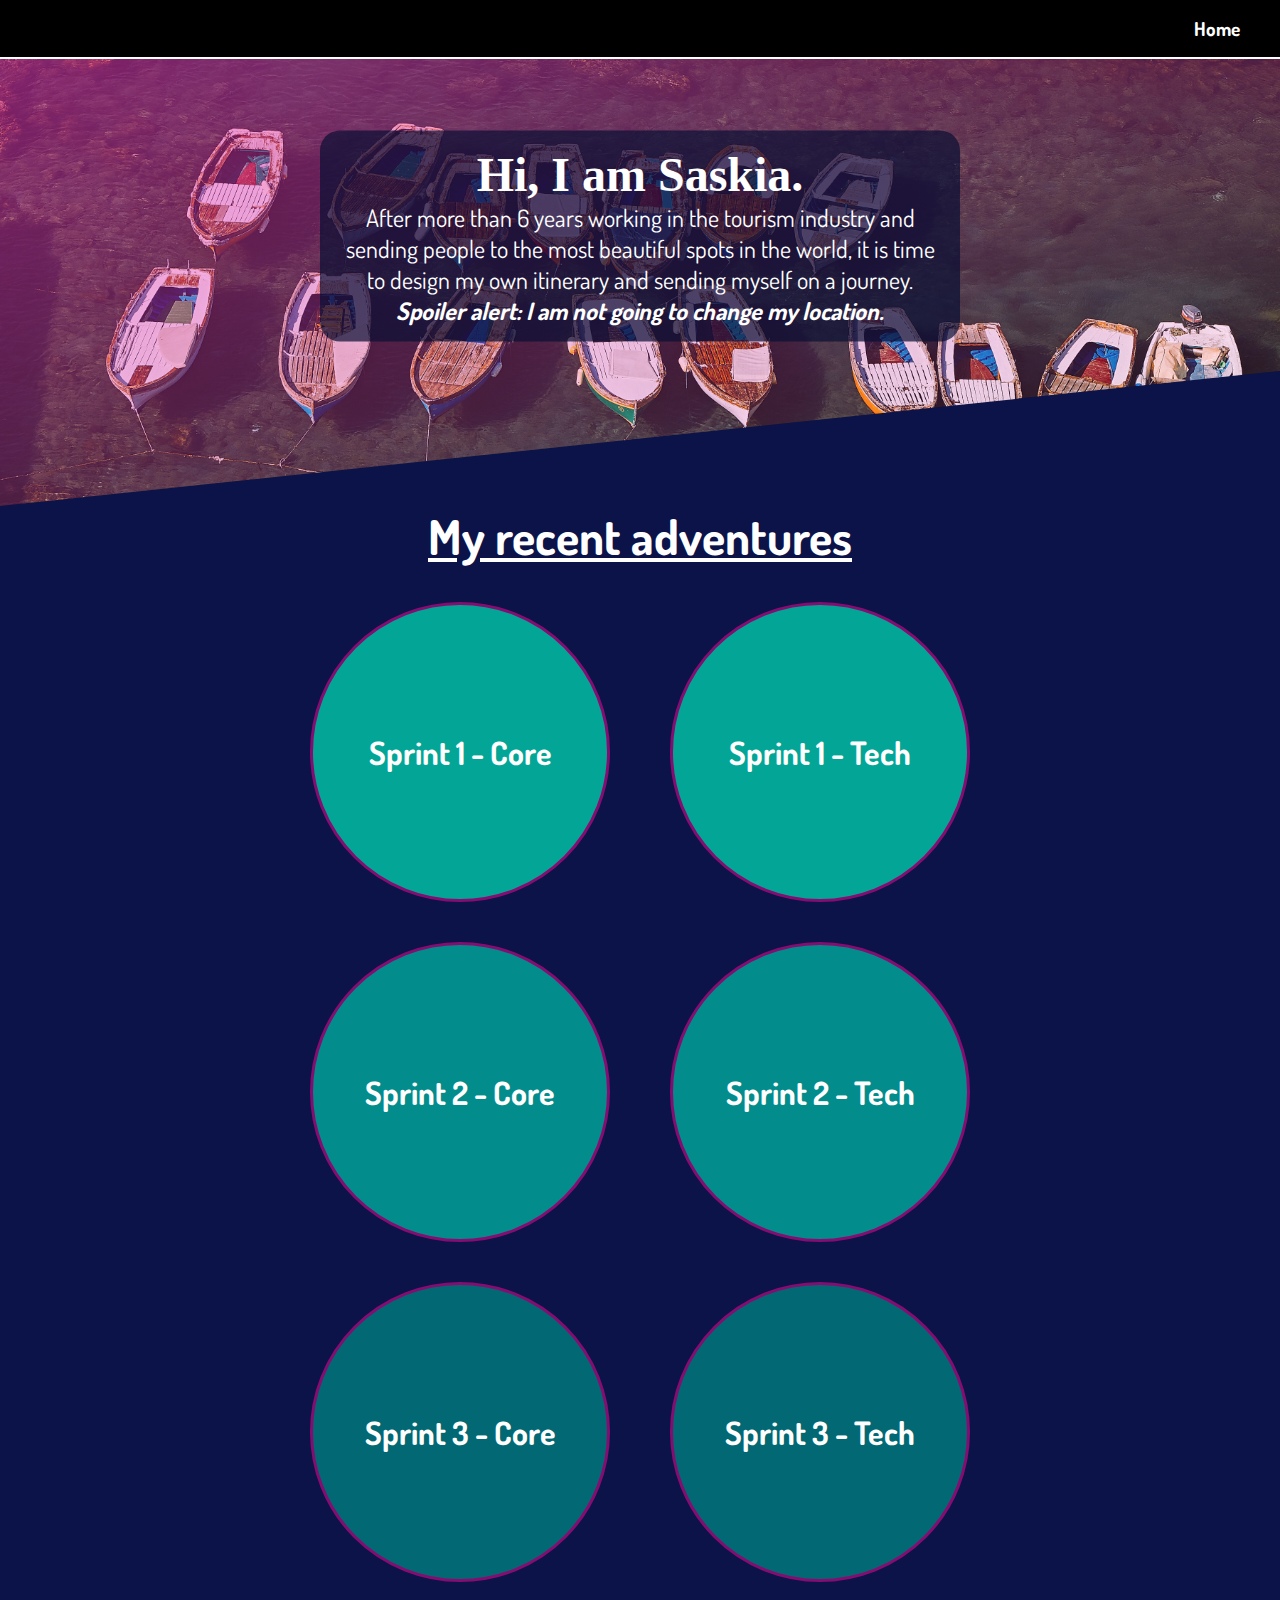
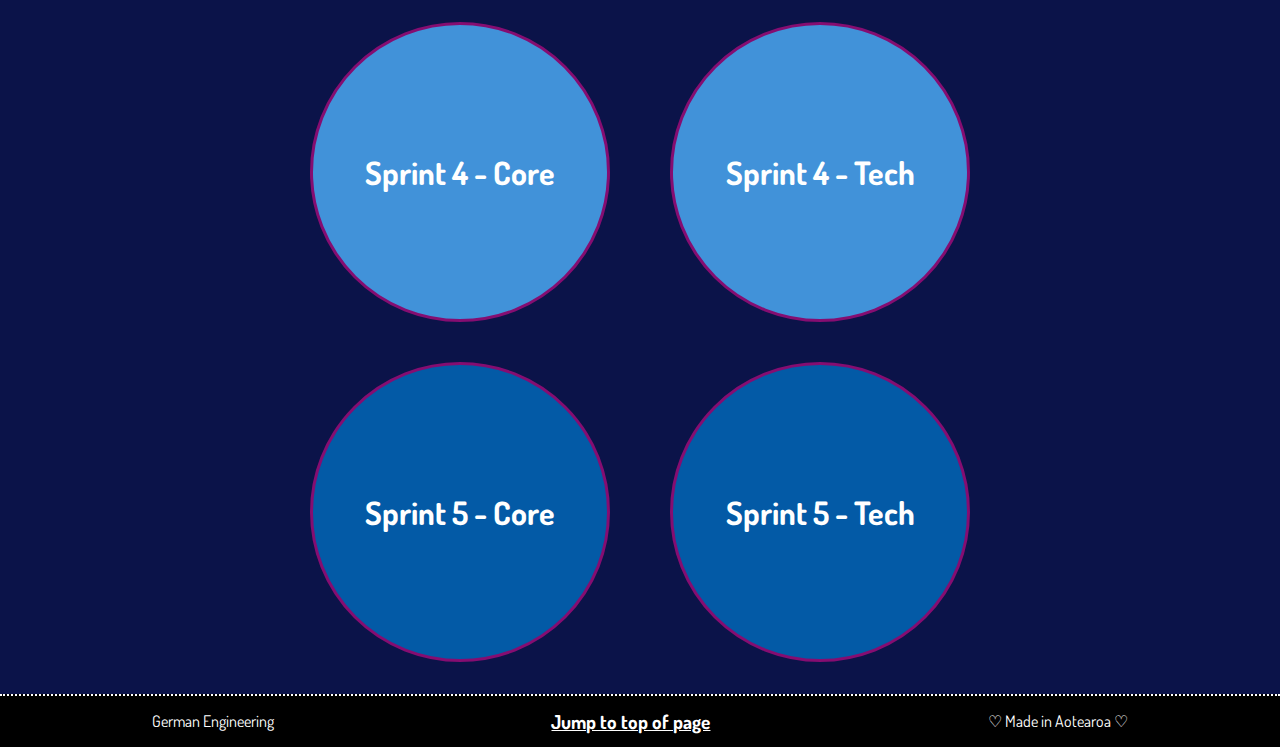
==== index.html @ e7a8d0bd "Add sprint 1 & 2 cultural blogs" ====
<!DOCTYPE html>
<html lang="en">
<head>
  <meta charset="UTF-8">
  <meta name="viewport" content="width=device-width, initial-scale=1.0">
  <title>Saskia's Journey</title>
  <link rel="stylesheet" href="styles/main.css">
  <link rel="stylesheet" href="styles/shared.css">
</head>

<body>
  <a id="top"></a>
  <header class="main-header">
    <nav class="main-nav">
      <ul class="main-nav__items">
        <li class="main-nav__item">
          <a href="#">Home</a>
        </li>
      </ul>
    </nav>
  </header>

  <main>
    <section class="introduction">
      <div class="introduction-textbox">
        <h1 id="introduction-main">Hi, I am Saskia.</h1>
        <p>After more than 6 years working in the tourism industry and sending people to the most beautiful spots in the world, it is time to design my own itinerary and sending myself on a journey. <br> <span class="introduction-spoiler"><span class="introduction-spoiler-alert">Spoiler alert:</span> I am not going to change my location.</span></p>
      </div>
    </section>
    <section class="sprints">
        <h2 class="sprints-title">My recent adventures</h2>
        <div class="sprints-list">
          <div class="sprint sprint-1">
            <a href="blog/sprint1-cultural.html"><h3>Sprint 1 - Core</h3></a>
          </div>
          <div class="sprint sprint-1">
            <a href="blog/sprint1-technical.html"><h3>Sprint 1 - Tech</h3></a>
          </div>
          <div class="sprint sprint-2">
            <a href="blog/sprint2-cultural.html"><h3>Sprint 2 - Core</h3></a>
          </div>
          <div class="sprint sprint-2">
            <a href="blog/sprint2-technical.html"><h3>Sprint 2 - Tech</h3></a>
          </div>
          <div class="sprint sprint-3">
            <a href="#"><h3>Sprint 3 - Core</h3></a>
          </div>
          <div class="sprint sprint-3">
            <a href="#"><h3>Sprint 3 - Tech</h3></a>
          </div>
          <div class="sprint sprint-4">
            <a href="#"><h3>Sprint 4 - Core</h3></a>
          </div>
          <div class="sprint sprint-4">
            <a href="#"><h3>Sprint 4 - Tech</h3></a>
          </div>
          <div class="sprint sprint-5">
            <a href="#"><h3>Sprint 5 - Core</h3></a>
          </div>
          <div class="sprint sprint-5">
            <a href="#"><h3>Sprint 5 - Tech</h3></a>
          </div>
        </div>
    </section>
  </main>

  <footer class="main-footer">
    <nav>
        <ul class="main-footer__items">
            <li class="main-footer__item">
                <p>German Engineering</p>
            </li>
            <li class="main-footer__item">
              <a href="#top">Jump to top of page</a>
            </li>
            <li class="main-footer__item">
                <p>&#9825; Made in Aotearoa &#9825;</p>
            </li>
        </ul>
    </nav>
</footer>
</body>
</html>
---- styles/main.css ----
main {
    grid-area: main;
}

.introduction {
    background: linear-gradient(to right bottom,rgba(231, 39, 183, 0.5), transparent),
    url("../images/boats.jpg") center/cover no-repeat border-box,
    #080E33;
    clip-path: polygon(0 0, 100% 0%, 100% 35vh, 0 100%);
    width: 100vw;
    height: 50vh;
    position: relative;
}

.introduction-textbox {
    position: absolute;
    top: 40%;
    left: 50%;
    text-align: center;
    transform: translate(-50%, -50%);
    background-color: rgb(8, 14, 51, 0.7);
    padding: 1rem;
    border-radius: 20px;
    color:#fff;
}


#introduction-main {
   font-family: 'Permanent Marker', cursive;
    font-size: 3rem;
}

.introduction p {
    font-size: 1.5rem;
}

.introduction-spoiler {
   font-style: italic;
   font-weight: bold;
}

/*.introduction-spoiler-alert {
    color: red;
}*/

@media (max-width: 1040px) {
    .introduction p {
        display: none;
    }
}

@media (max-width: 795px) {
    #introduction-main {
        font-size: 2rem;
    }
}

@media (max-width: 552px) {
    #introduction-main {
        font-size: 1.5rem;
    }
}

.sprints {
    width: 100%;
    display: flex;
    align-items: center;
    justify-content: center;
    position: relative;
    margin-bottom: 1rem;
}

.sprints-title {
    text-align: center;
    position: absolute;
    font-size: 3rem;
    text-decoration: underline;
    top: 0;
}

/* .sprints {
    display: flex;
    align-items: center;
    justify-content: center;
    text-align: center;
} */

.sprints-list {
    width: 660px;
    height: auto;
    display: grid;
    grid-template-columns: 300px 300px;
    grid-row: auto;
    grid-column-gap: 60px;
    grid-row-gap: 40px;   
    padding-top: 6rem;
}

.sprint {
    border-radius: 50%;
    color: #FFF;
    display: flex;
    align-items: center;
    justify-content: center;
    height: 300px;
    border: 3px solid #850d71;
}

.sprint a {
    text-decoration: none;
    color: #FFF;
}

.sprint a:hover,
.sprint a:active {
color: white;
border-bottom: 3px solid white;
}

.sprint h3 {
    font-size: 2rem;
}

.sprint-1 {
    background-color: #03A696;
}

.sprint-2 {
    background-color: #038C8C;
}

.sprint-3 {
    background-color: #026873;
}

.sprint-4 {
    background-color: #4192D9;
}

.sprint-5 {
    background-color: #035AA6;
}

@media (max-width: 700px) {
    .sprints-title {
        font-size: 2rem;
    }

    .sprints-list {
        width: 200px;
        height: auto;
        display: grid;
        grid-template-columns: 200px;
        grid-row: auto;
        grid-row-gap: 20px;   
        padding-top: 4rem;
    }

    .sprint {
        border-radius: 50%;
        color: #FFF;
        display: flex;
        align-items: center;
        justify-content: center;
        height: 200px;
    }

    .sprint h3 {
        font-size: 1.5rem;
    }
}
---- styles/shared.css ----
@import url('https://fonts.googleapis.com/css2?family=Dosis:wght@300;400;700&family=Permanent+Marker&display=swap');

* {
    box-sizing: border-box;
    margin: 0;
    padding: 0;
}

html {
    height: 100%;
}

body {
    font-family: 'Dosis', sans-serif;
    background-color: #0b1349;
    /*background-color: color: #080E33;*/
    display: grid;
    color: #fff;
    grid-template-rows: 3.5rem auto fit-content(.2rem);
    grid-template-areas: "header"
                         "main"
                         "footer";
    height: 100%;
}

.main-header {
    width: 100%;
    position: fixed;
    top: 0;
    left: 0;
    background: #000;
    display: flex;
    align-items: center;
    padding: 1rem 1rem;
    justify-content: flex-end;
    z-index: 100;
    border-bottom: 2px solid #fff;
}

.main-nav {
    display: flex;
}

.main-nav__items {
    list-style: none;
    display: flex;
}

.main-nav__item {
    margin: 0 1rem;
}

.main-nav__item a {
    text-decoration: none;
    color: #fff;
    font-weight: bold;
    font-size: 1.2rem;
    padding: 0.5rem;
}

.main-nav__item a:hover,
.main-nav__item a:active {
  color: white;
  border: 2px solid white;
}

.main-footer {
    grid-area: footer;
    background: #000;
    padding: 0.8rem;
    margin-top: 1rem;
    border-top: 2px dotted white;
}

.main-footer__items {
    display: flex;
    flex-direction: row;
    justify-content: space-around;
    align-items: center;
    list-style: none;
    margin: 0;
    padding: 0;
}

.main-footer__item {
    margin: 0 1rem;
    display: flex;
}

.main-footer__item a {
    color: #fff;
    font-weight: bold;
    font-size: 1.2rem;
}

@media (max-width: 700px) {
    .main-footer__items {
        flex-direction: column;
        justify-content: center;
    }
}
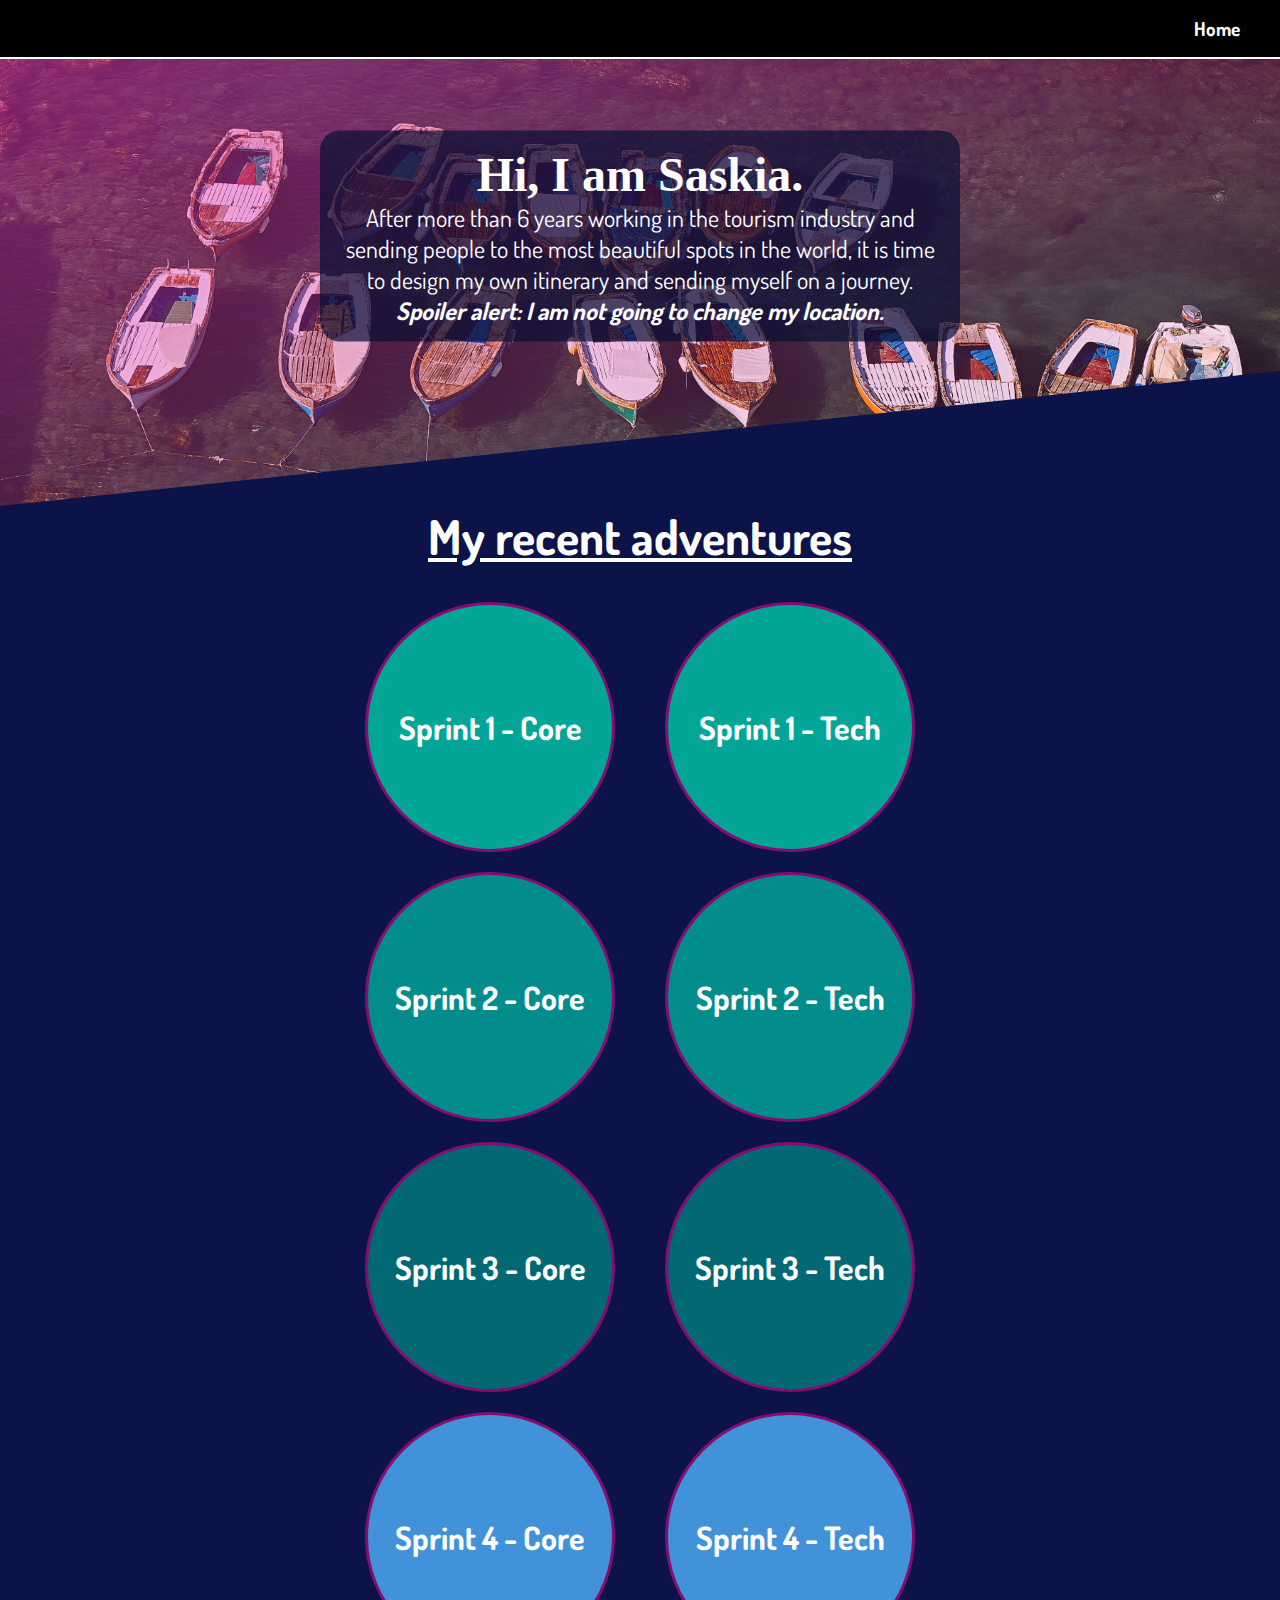
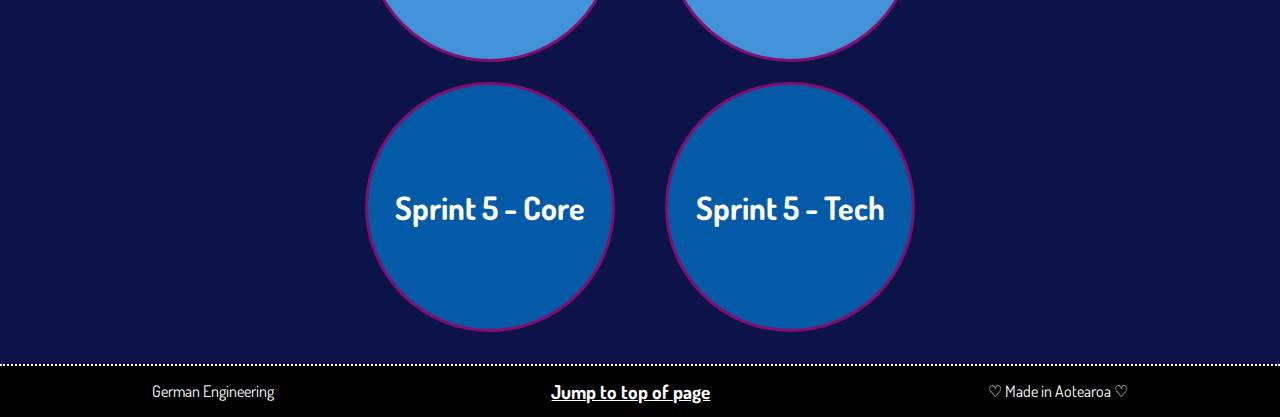
==== commit 3c8b44f1: "Finish Sprint 3 Tech" ====
--- a/index.html
+++ b/index.html
@@ -46,7 +46,7 @@
             <a href="#"><h3>Sprint 3 - Core</h3></a>
           </div>
           <div class="sprint sprint-3">
-            <a href="#"><h3>Sprint 3 - Tech</h3></a>
+            <a href="blog/sprint3-technical.html"><h3>Sprint 3 - Tech</h3></a>
           </div>
           <div class="sprint sprint-4">
             <a href="#"><h3>Sprint 4 - Core</h3></a>
--- a/styles/main.css
+++ b/styles/main.css
@@ -86,13 +86,13 @@
 } */
 
 .sprints-list {
-    width: 660px;
+    width: 550px;
     height: auto;
     display: grid;
-    grid-template-columns: 300px 300px;
+    grid-template-columns: 250px 250px;
     grid-row: auto;
-    grid-column-gap: 60px;
-    grid-row-gap: 40px;   
+    grid-column-gap: 50px;
+    grid-row-gap: 20px;   
     padding-top: 6rem;
 }
 
@@ -102,7 +102,7 @@
     display: flex;
     align-items: center;
     justify-content: center;
-    height: 300px;
+    height: 250px;
     border: 3px solid #850d71;
 }
 
